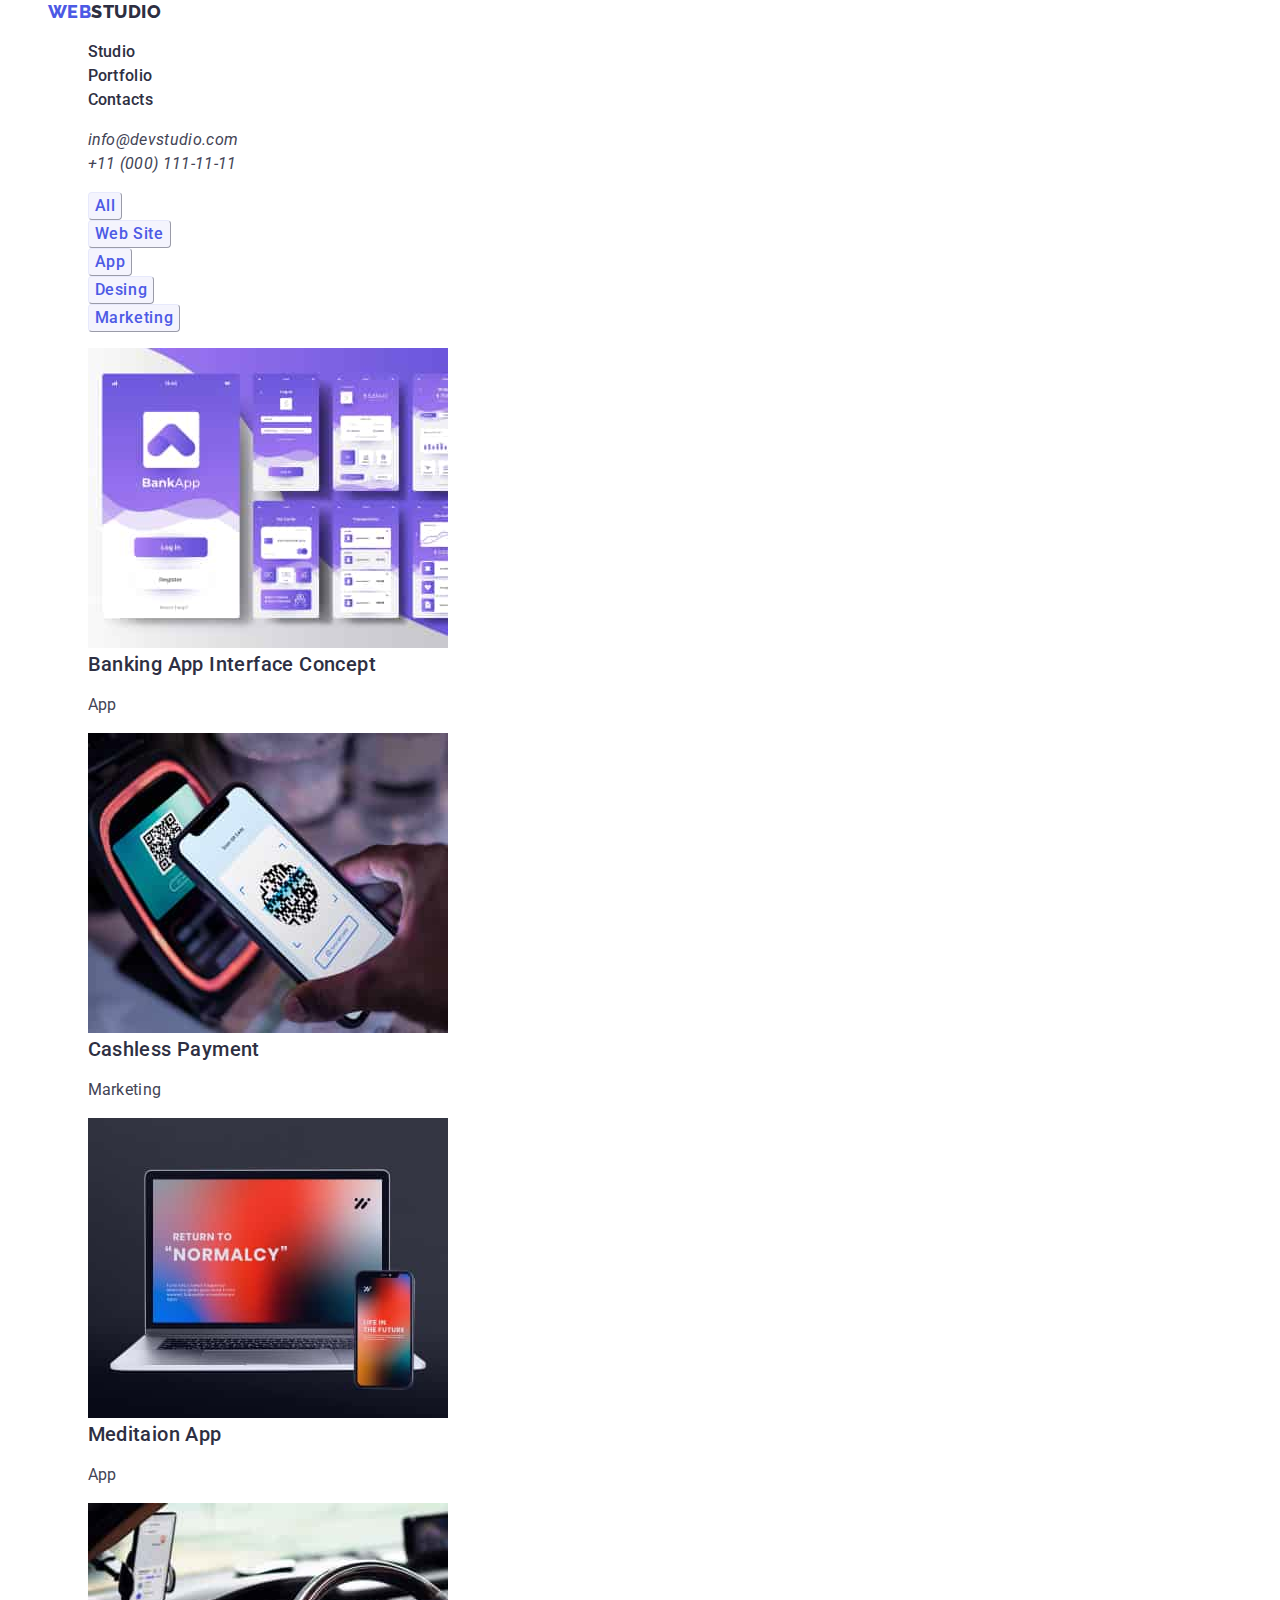
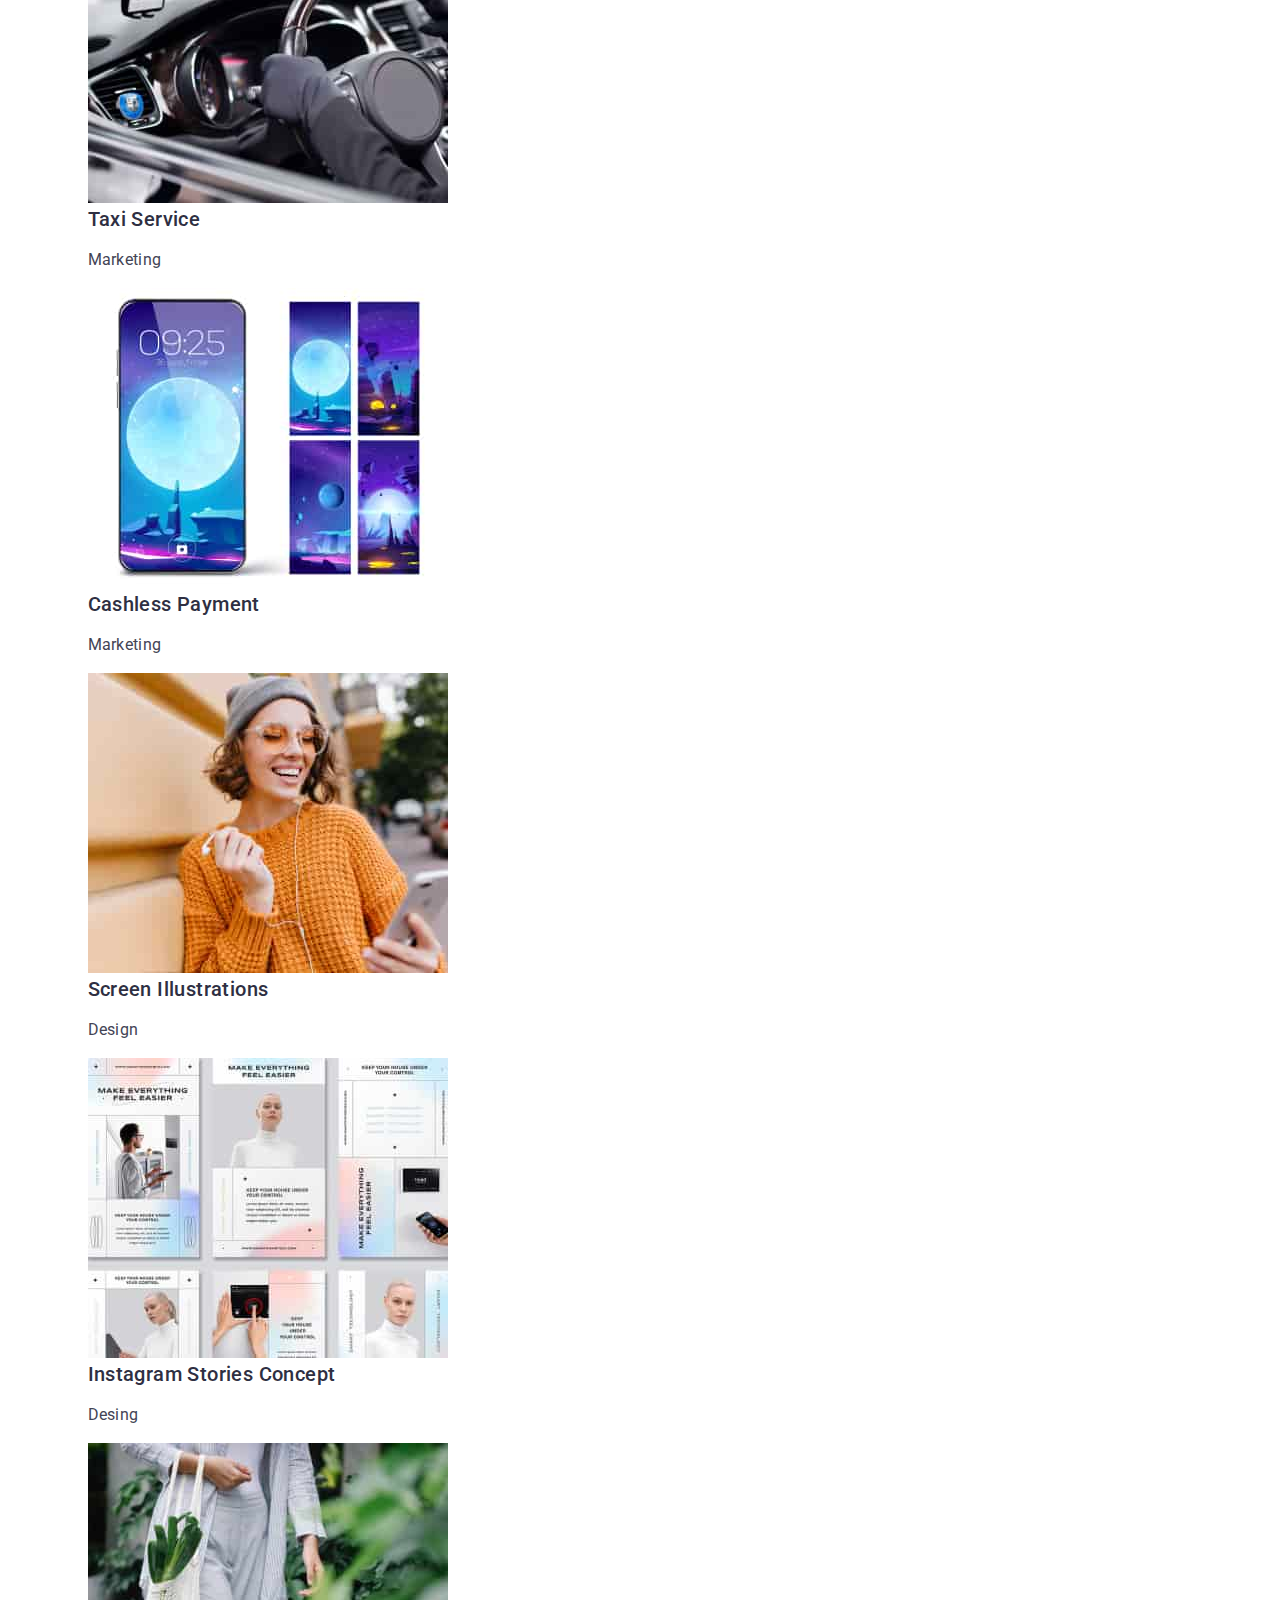
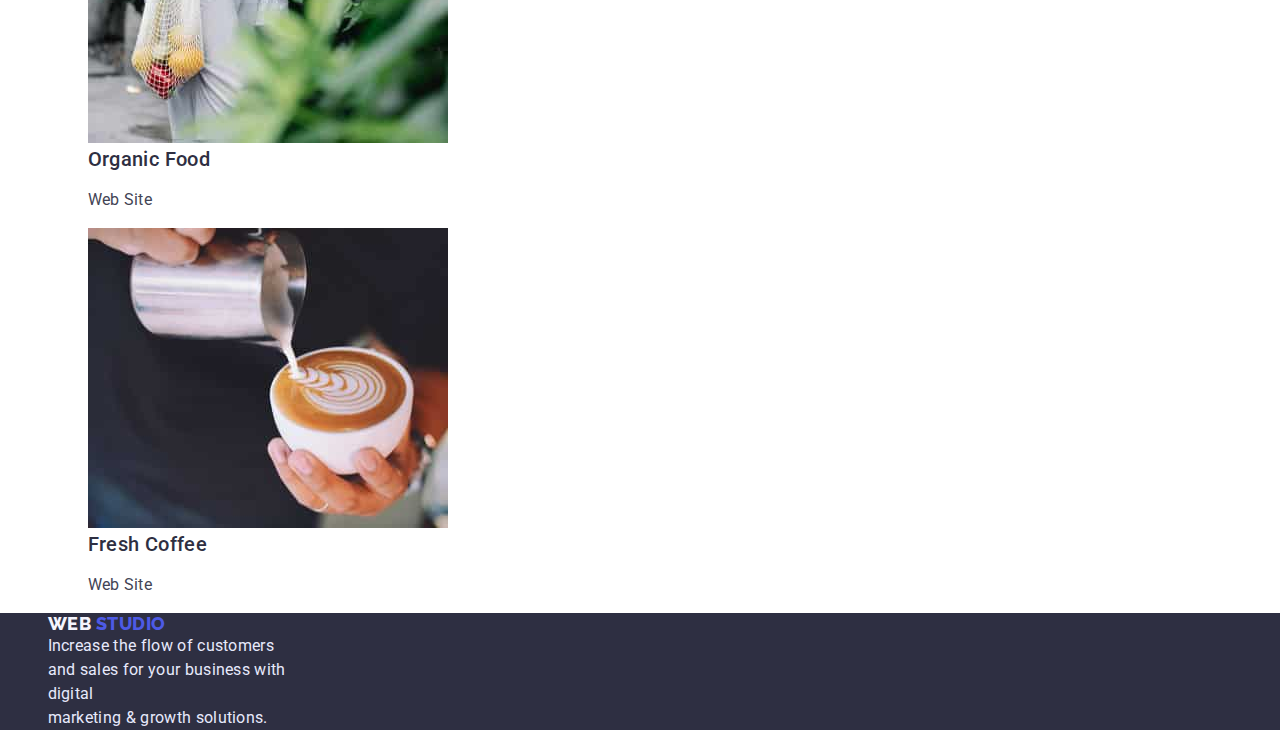
==== portfolio.html @ 588a2fd1 "goit-markup-hw-03" ====
<!DOCTYPE html>
<html lang="en">

<head>
    <meta charset="UTF-8">
    <meta http-equiv="X-UA-Compatible" content="IE=edge">
    <meta name="viewport" content="width=device-width, initial-scale=1.0">
    <link rel="stylesheet"
        href="https://cdnjs.cloudflare.com/ajax/libs/modern-normalize/1.0.0/modern-normalize.min.css">
    <link rel="preconnect" href="https://fonts.googleapis.com">
    <link rel="preconnect" href="https://fonts.gstatic.com" crossorigin>
    <link
        href="https://fonts.googleapis.com/css2?family=Raleway:wght@800&family=Roboto:ital,wght@0,500;0,700;0,900;1,400&display=swap"
        rel="stylesheet">
    <title>Portfolio</title>
    <link rel="stylesheet" href="./CSS/style.css">
</head>

<body>
    <header class="header">
        <div class="container">
            <nav>
                <a class="logo" href=" ./index.html"><span class="nameone">Web</span>Studio</a>
                <ul class="navilinks">
                    <li>
                        <a href="index.html">Studio</a>
                    </li>
                    <li>
                        <a href="portfolio.html">Portfolio</a>
                    </li>
                    <li>
                        <a href="">Contacts</a>
                    </li>

                </ul>
            </nav>
            <address>
                <ul class="address">
                    <li>
                        <a href="mailto:info@devstudio.com"> info@devstudio.com </a>
                    </li>
                    <li>
                        <a href="tel:+110001111111">+11 (000) 111-11-11</a>
                    </li>
                </ul>
            </address>
        </div>
    </header>
    <main>
        <section class="">
            <div class="container">
                <div class="rows">

                    <!-- <h1>Filters</h1> -->
                    <ul class="buttons">
                        <li> <button class="btn" type="button">All</button> </li>
                        <li> <button class="btn" type="button">Web Site</button> </li>
                        <li> <button class="btn" type="button">App</button> </li>
                        <li> <button class="btn" type="button">Desing</button> </li>
                        <li> <button class="btn" type="button">Marketing</button> </li>
                    </ul>
                    <ul>
                        <li>
                            <img src="./images/1.1.jpg" alt="banking" width="360">
                            <h2> Banking App Interface Concept </h2>
                            <p>
                                App
                            </p>
                        </li>
                        <li>
                            <img src="./images/1.2.jpg" alt="payment" width="360">
                            <h2> Cashless Payment </h2>
                            <p>
                                Marketing
                            </p>
                        </li>
                        <li>
                            <img src="./images/1.3.jpg" alt="laptop" width="360">
                            <h2>Meditaion App</h2>
                            <p>App</p>
                        </li>
                    </ul>
                    <ul>
                        <li>
                            <img src="./images/2.1.jpg" alt="taxi" width="360">
                            <h2> Taxi Service </h2>
                            <p>
                                Marketing
                            </p>
                        </li>
                        <li>
                            <img src="./images/2.2.jpg" alt="messenger" width="360">
                            <h2> Cashless Payment </h2>
                            <p>
                                Marketing
                            </p>
                        </li>
                        <li>
                            <img src="./images/2.3.jpg" alt="screen" width="360">
                            <h2>Screen Illustrations</h2>
                            <p>Design</p>
                        </li>
                    </ul>
                    <ul>
                        <li>
                            <img src="./images/3.1.jpg" alt="insta" width="360">
                            <h2>Instagram Stories Concept </h2>
                            <p>
                                Desing
                            </p>
                        </li>
                        <li>
                            <img src="./images/3.2.jpg" alt="food" width="360">
                            <h2> Organic Food </h2>
                            <p>
                                Web Site
                            </p>
                        </li>
                        <li>
                            <img src="./images/3.3.jpg" alt="coffe" width="360">
                            <h2>Fresh Coffee</h2>
                            <p>Web Site</p>
                        </li>
                    </ul>
                </div>
            </div>
        </section>
    </main>
    <footer class="foot">
        <div class="container">
            <a class="footer-logo" href=" ./index.html"><span class="footer-name"> Web </span>Studio</a>
            <p>Increase the flow of customers <br>and sales for your business with digital <br> marketing & growth
                solutions.</p>
        </div>
    </footer>
</body>

</html>
---- CSS/style.css ----
:root {
    --color-body: #ffff;
    --color-primery: #2E2F42;
    --color-secondary: #434455;
    --color-brand: #4D5AE5;
    --color-firstlight: #F4F4FD;
    --color-secondlight: #E7E9FC;
    --color-withlight: #ffff;
    --color-pressed: #404bbf;
}

body {
    font-family: Roboto, sans-serif;

    color: var(--color-primery)
}

p,
h1,
h2,
h3,
h4,
h5,
h6 {
    margin-top: 0;
}




.logo {
    font-family: Raleway, sans-serif;
    text-decoration: none;
    color: var(--color-primery);
    font-size: 18px;
    font-weight: 800;
    text-transform: uppercase;
    letter-spacing: 0.03em;
    line-height: 1.333;
}

.nameone {
    color: var(--color-brand);
}


.navilinks {
    color: var(--color-primery);
    font-size: 16px;
    font-weight: 500;
    line-height: 1.5;
    list-style: none;
    letter-spacing: 0.02em;

}


.navilinks a {
    color: var(--color-primery);
    text-decoration: none;
    font-size: 16px;
    line-height: 1.5;
    letter-spacing: 0.02em;


}

.navilinks a:hover {
    color: var(--color-brand);
}

.address li {

    list-style: none;
    text-decoration: none;

}

.address a {
    color: var(--color-secondary);
    font-size: 16px;
    text-decoration: none;
    line-height: 1.5;
    letter-spacing: 0.02em;
}

.address a:hover {
    color: var(--color-brand);
}

.section {
    padding: 120px 0;
}

/*HERO SECTION*/
.hero h1 {
    font-size: 56px;
    color: var(--color-withlight);
    width: 496px;
    line-height: 1.071;
    letter-spacing: 0.02em;
}

.container {
    max-width: 1185px;
    width: 100%;
    margin: 0 auto;

}

.hero {
    background-color: var(--color-secondary);


}


.orderbut {
    color: var(--color-withlight);
    background-color: var(--color-brand);
    cursor: pointer;
    border-radius: 4px;
    font-family: Roboto, sans-serif;
    font-size: 16px;
    line-height: 1.5;
    letter-spacing: 0.04em;

}

.orderbut:hover {
    background-color: var(--color-pressed);
}

.orderbut:focus {
    background-color: var(--color-pressed);
}

.title h3 {
    font-weight: 500;
    font-size: 20px;
    line-height: 1.2;
    letter-spacing: 0.02em;
    color: var(--color-primery);

}

.title p {
    font-size: 16px;
    line-height: 1.5;
    letter-spacing: 0.02em;
    color: var(--color-secondary);
}

.title li {
    list-style: none;
}


.photo h2 {
    font-size: 36px;
    line-height: 1.111;
    letter-spacing: 0.02em;
    color: var(--color-primery);
}

.photo li {
    list-style: none;
}

.team {
    background-color: var(--color-firstlight);

}

.team h2 {
    font-size: 36px;
    line-height: 1.111;
    letter-spacing: 0.02em;
    color: var(--color-primery);
}

.team h3 {
    font-weight: 500;
    font-size: 20px;
    line-height: 1.2;
    letter-spacing: 0.02em;
    color: var(--color-primery);
}

.team p {
    font-size: 16px;
    line-height: 1.5;
    letter-spacing: 0.02em;
    color: var(--color-secondary);
}

.team li {
    list-style: none;
    background-color: var(--color-withlight);
}

.foot {
    background-color: var(--color-primery);
}

.foot p {
    width: 266px;
    font-size: 16px;
    line-height: 1.5;
    letter-spacing: 0.02em;
    color: var(--color-secondlight);
}

.footer-logo {
    font-family: Raleway, sans-serif;
    text-decoration: none;
    color: var(--color-brand);
    font-size: 18px;
    font-weight: 800;
    text-transform: uppercase;
    letter-spacing: 0.03em;
    line-height: 1.174;
}

.footer-name {
    color: var(--color-firstlight);
    text-transform: uppercase;
    font-size: 18px;
    font-weight: 800;
    letter-spacing: 0.03em;
    line-height: 1.174;
}

.buttons li {
    list-style: none;
    font-family: system-ui, -apple-system, BlinkMacSystemFont, 'Segoe UI', Roboto, Oxygen, Ubuntu, Cantarell, 'Open Sans', 'Helvetica Neue', sans-serif;
}

.btn {
    font-size: 16px;
    font-weight: 500;
    background-color: var(--color-firstlight);
    border-radius: 4px;
    border-color: var(--color-secondlight);
    border-width: thin;
    cursor: pointer;
    font-family: roboto;
    color: var(--color-brand);
    list-style: none;
    line-height: 1.5;
    letter-spacing: 0.04em;

}

.btn:hover {
    background-color: var(--color-brand);
    color: var(--color-withlight);
}

.btn:focus {
    background-color: var(--color-brand);
    color: var(--color-withlight);
}


.rows li {
    list-style: none;
}

.rows h2 {
    font-weight: 500;
    font-size: 20px;
    line-height: 1.2;
    letter-spacing: 0.02em;
    color: var(--color-primery);
}

.rows p {
    font-size: 16px;
    line-height: 1.5;
    letter-spacing: 0.02em;
    color: var(--color-secondary);
}
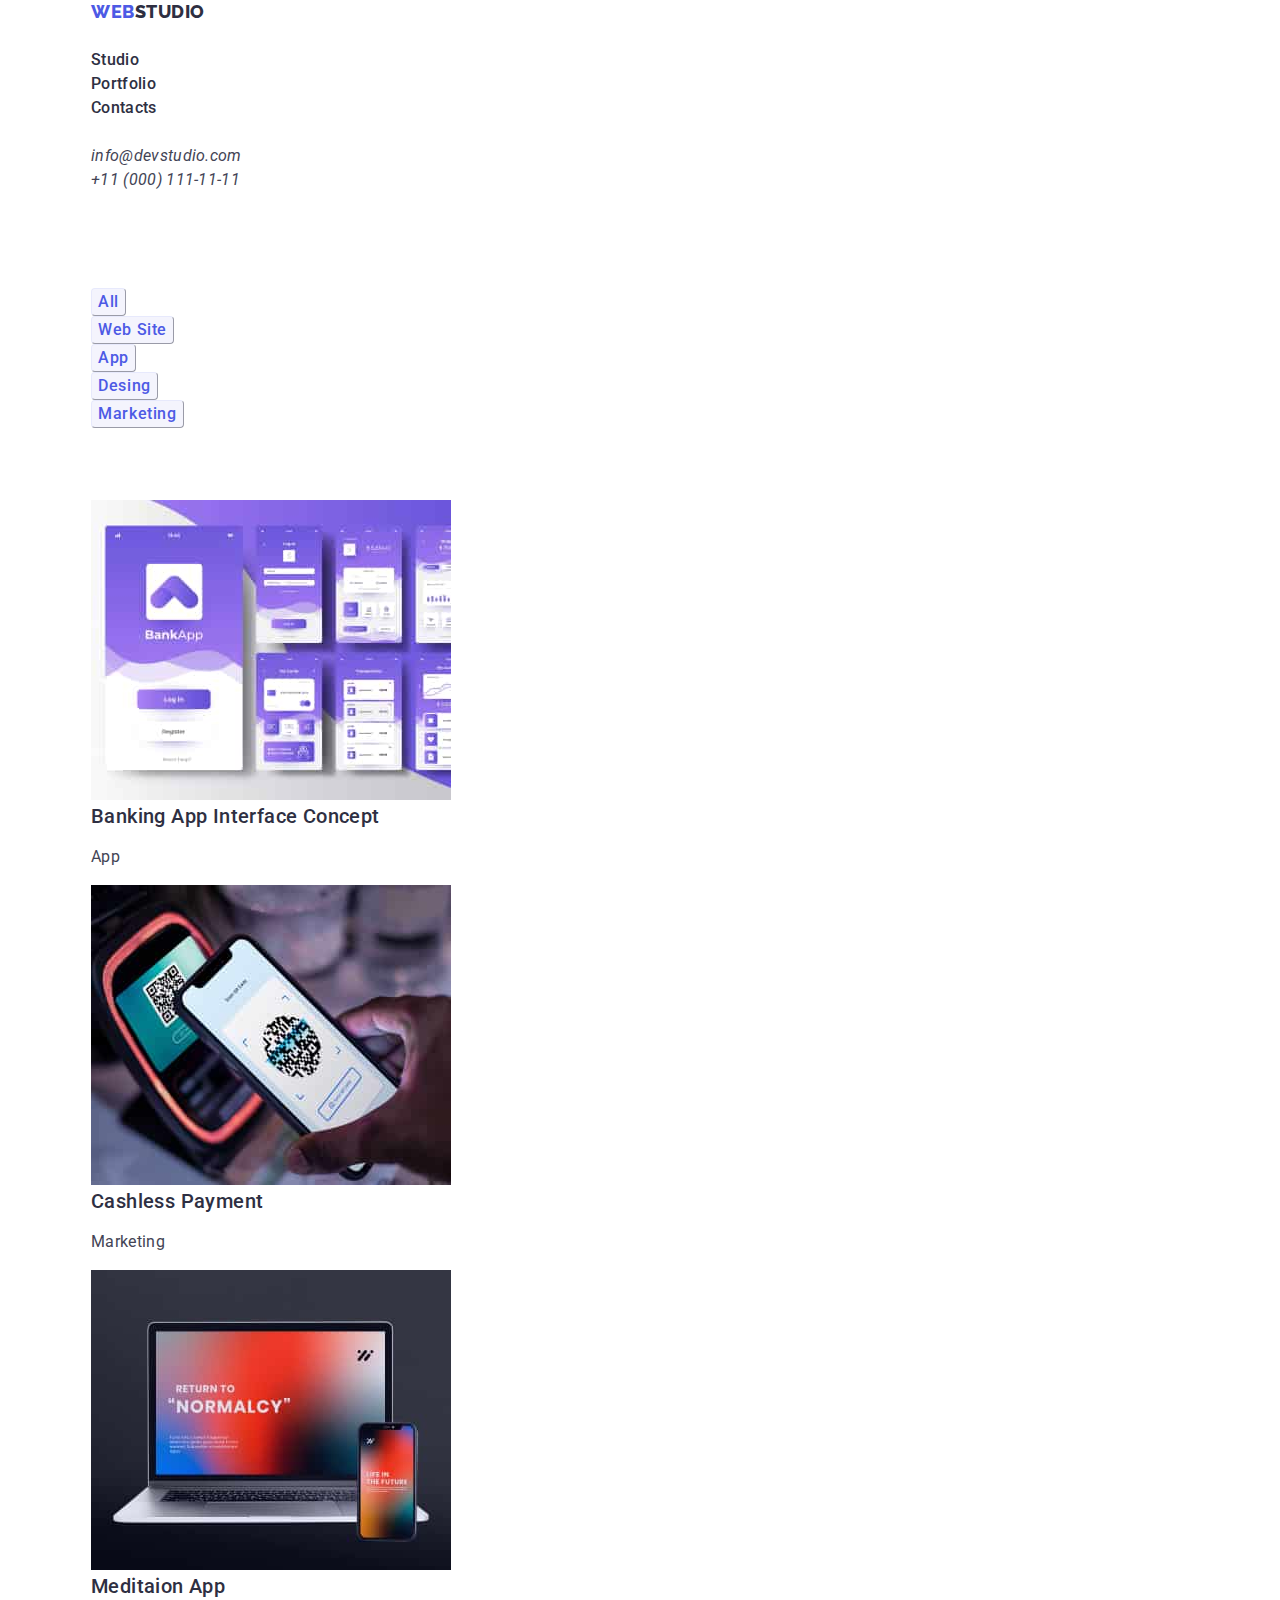
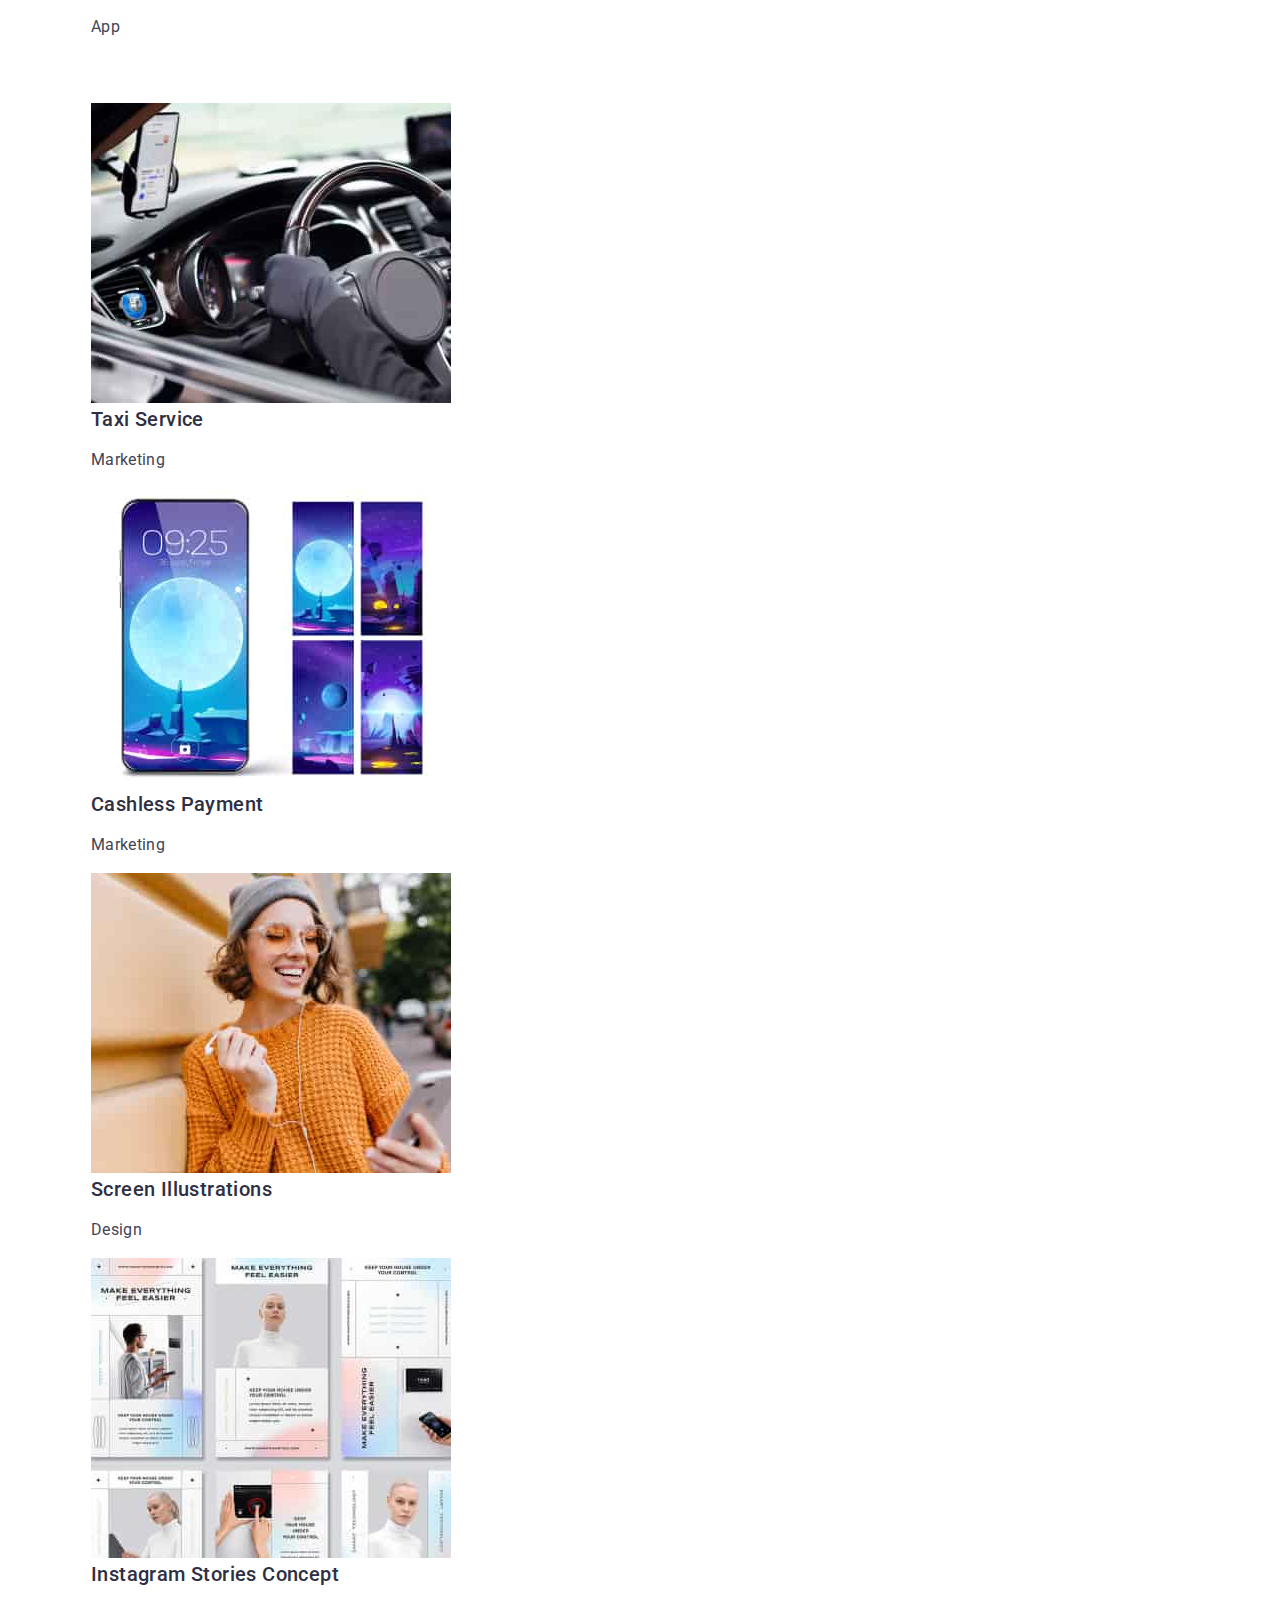
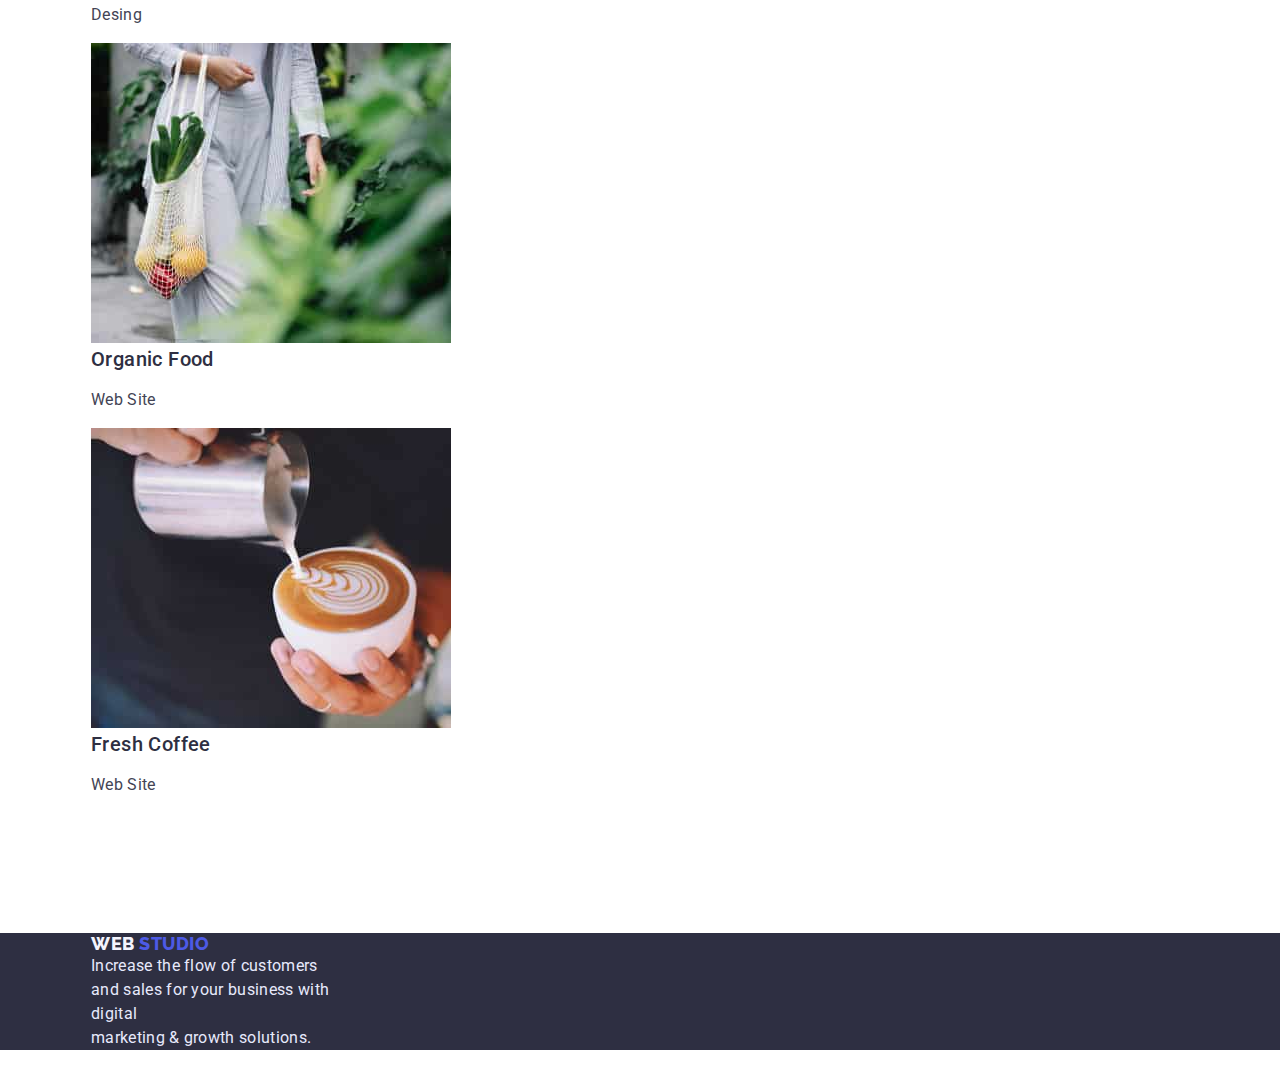
==== commit a185f84a: "goit-markup-hw-03" ====
--- a/portfolio.html
+++ b/portfolio.html
@@ -59,7 +59,7 @@
                         <li> <button class="btn" type="button">Desing</button> </li>
                         <li> <button class="btn" type="button">Marketing</button> </li>
                     </ul>
-                    <ul>
+                    <ul class="servises">
                         <li>
                             <img src="./images/1.1.jpg" alt="banking" width="360">
                             <h2> Banking App Interface Concept </h2>
--- a/CSS/style.css
+++ b/CSS/style.css
@@ -25,6 +25,18 @@
     margin-top: 0;
 }
 
+ul {
+    list-style: none;
+    margin: 0;
+    padding: 0;
+}
+
+li {
+    list-style: none;
+    margin: 0;
+    padding: 0;
+    text-decoration: none;
+}
 
 
 
@@ -51,6 +63,8 @@
     line-height: 1.5;
     list-style: none;
     letter-spacing: 0.02em;
+    padding-top: 24px;
+    padding-bottom: 24px;
 
 }
 
@@ -69,12 +83,6 @@
     color: var(--color-brand);
 }
 
-.address li {
-
-    list-style: none;
-    text-decoration: none;
-
-}
 
 .address a {
     color: var(--color-secondary);
@@ -99,18 +107,21 @@
     width: 496px;
     line-height: 1.071;
     letter-spacing: 0.02em;
+    text-align: center;
 }
 
 .container {
-    max-width: 1185px;
+    max-width: 1128px;
     width: 100%;
     margin: 0 auto;
+    padding: 0 15px;
 
 }
 
 .hero {
     background-color: var(--color-secondary);
-
+    padding-top: 188px;
+    padding-bottom: 188px;
 
 }
 
@@ -124,6 +135,8 @@
     font-size: 16px;
     line-height: 1.5;
     letter-spacing: 0.04em;
+    text-align: center;
+
 
 }
 
@@ -151,9 +164,6 @@
     color: var(--color-secondary);
 }
 
-.title li {
-    list-style: none;
-}
 
 
 .photo h2 {
@@ -163,9 +173,13 @@
     color: var(--color-primery);
 }
 
-.photo li {
-    list-style: none;
-}
+.photo-title {
+    display: flex;
+    gap: 24px;
+    align-items: center;
+    justify-content: center
+}
+
 
 .team {
     background-color: var(--color-firstlight);
@@ -177,6 +191,7 @@
     line-height: 1.111;
     letter-spacing: 0.02em;
     color: var(--color-primery);
+    text-align: center;
 }
 
 .team h3 {
@@ -185,6 +200,7 @@
     line-height: 1.2;
     letter-spacing: 0.02em;
     color: var(--color-primery);
+    text-align: center;
 }
 
 .team p {
@@ -192,11 +208,17 @@
     line-height: 1.5;
     letter-spacing: 0.02em;
     color: var(--color-secondary);
+    text-align: center;
 }
 
 .team li {
-    list-style: none;
     background-color: var(--color-withlight);
+
+}
+
+.team-container {
+    display: flex;
+
 }
 
 .foot {
@@ -232,8 +254,11 @@
 }
 
 .buttons li {
-    list-style: none;
-    font-family: system-ui, -apple-system, BlinkMacSystemFont, 'Segoe UI', Roboto, Oxygen, Ubuntu, Cantarell, 'Open Sans', 'Helvetica Neue', sans-serif;
+    font-family: Roboto, sans-serif;
+}
+
+.buttons {
+    padding-bottom: 72px;
 }
 
 .btn {
@@ -263,8 +288,9 @@
 }
 
 
-.rows li {
-    list-style: none;
+.rows {
+    padding-top: 96px;
+    padding-bottom: 120px;
 }
 
 .rows h2 {
@@ -280,4 +306,8 @@
     line-height: 1.5;
     letter-spacing: 0.02em;
     color: var(--color-secondary);
+}
+
+.servises {
+    padding-bottom: 48px;
 }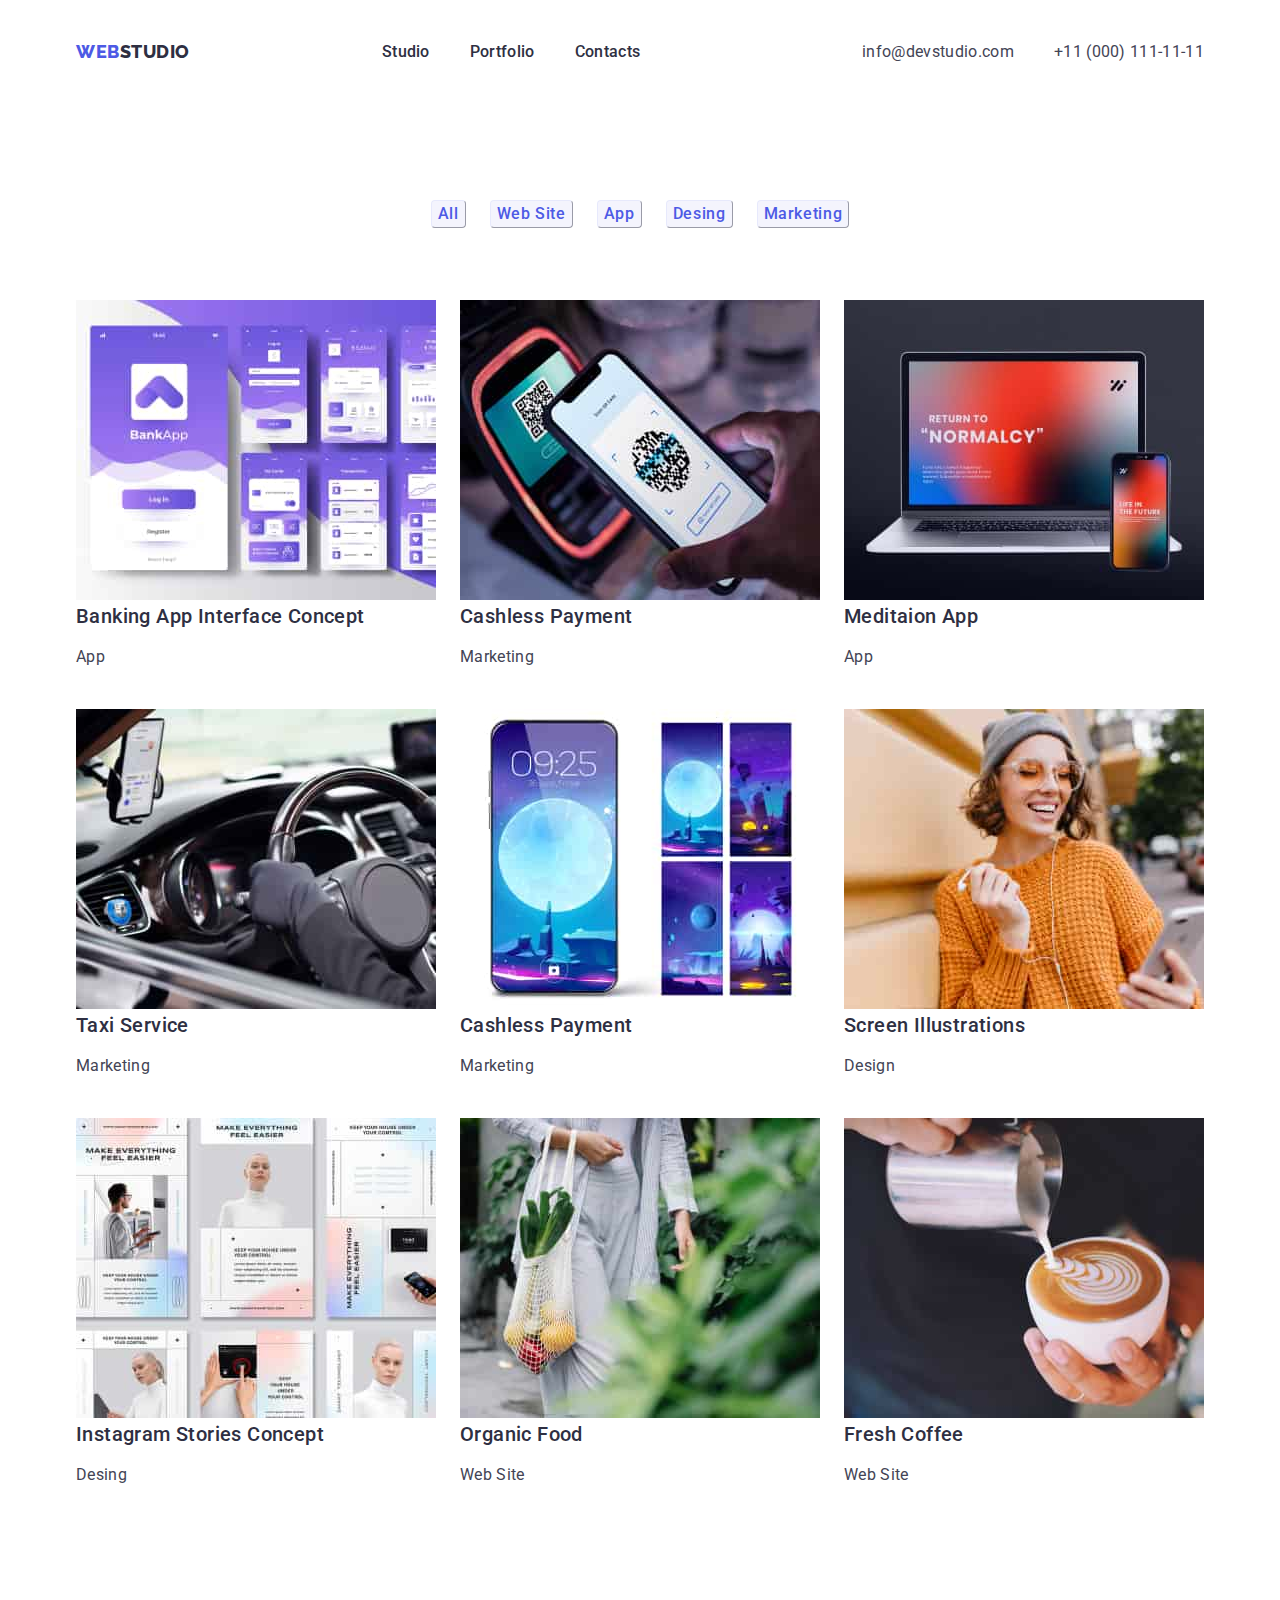
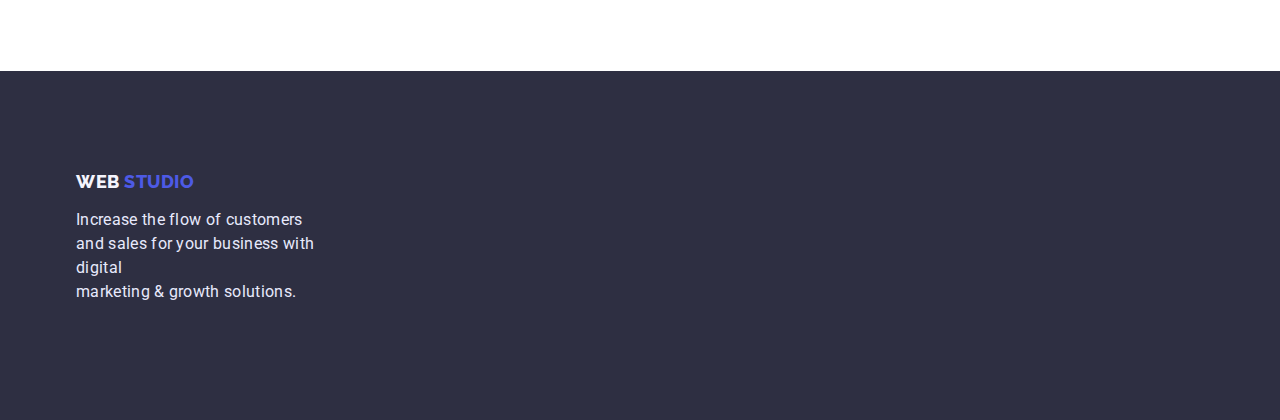
==== commit d0d0b788: "goit-markup-hw-03" ====
--- a/portfolio.html
+++ b/portfolio.html
@@ -19,31 +19,34 @@
 <body>
     <header class="header">
         <div class="container">
-            <nav>
-                <a class="logo" href=" ./index.html"><span class="nameone">Web</span>Studio</a>
-                <ul class="navilinks">
-                    <li>
-                        <a href="index.html">Studio</a>
-                    </li>
-                    <li>
-                        <a href="portfolio.html">Portfolio</a>
-                    </li>
-                    <li>
-                        <a href="">Contacts</a>
-                    </li>
+            <div class="header-container">
+                <nav class="header-nav">
+                    <a class="logo" href=" ./index.html"><span class="nameone">Web</span>Studio</a>
 
-                </ul>
-            </nav>
-            <address>
-                <ul class="address">
-                    <li>
-                        <a href="mailto:info@devstudio.com"> info@devstudio.com </a>
-                    </li>
-                    <li>
-                        <a href="tel:+110001111111">+11 (000) 111-11-11</a>
-                    </li>
-                </ul>
-            </address>
+                    <ul class="navilinks">
+                        <li>
+                            <a href="index.html">Studio</a>
+                        </li>
+                        <li>
+                            <a href="portfolio.html">Portfolio</a>
+                        </li>
+                        <li>
+                            <a href="">Contacts</a>
+                        </li>
+
+                    </ul>
+
+                    <ul class="address">
+                        <li>
+                            <a href="mailto:info@devstudio.com"> info@devstudio.com </a>
+                        </li>
+                        <li>
+                            <a href="tel:+110001111111">+11 (000) 111-11-11</a>
+                        </li>
+                    </ul>
+
+                </nav>
+            </div>
         </div>
     </header>
     <main>
@@ -60,66 +63,66 @@
                         <li> <button class="btn" type="button">Marketing</button> </li>
                     </ul>
                     <ul class="servises">
-                        <li>
+                        <li class="servises-photo">
                             <img src="./images/1.1.jpg" alt="banking" width="360">
-                            <h2> Banking App Interface Concept </h2>
-                            <p>
+                            <h2 class="servises-items"> Banking App Interface Concept </h2>
+                            <p class="servises-service">
                                 App
                             </p>
                         </li>
-                        <li>
+                        <li class="servises-photo">
                             <img src="./images/1.2.jpg" alt="payment" width="360">
-                            <h2> Cashless Payment </h2>
-                            <p>
+                            <h2 class="servises-items"> Cashless Payment </h2>
+                            <p class="servises-service">
                                 Marketing
                             </p>
                         </li>
-                        <li>
+                        <li class="servises-photo">
                             <img src="./images/1.3.jpg" alt="laptop" width="360">
-                            <h2>Meditaion App</h2>
-                            <p>App</p>
+                            <h2 class="servises-items">Meditaion App</h2>
+                            <p class="servises-service">App</p>
                         </li>
-                    </ul>
-                    <ul>
-                        <li>
+
+
+                        <li class="servises-photo">
                             <img src="./images/2.1.jpg" alt="taxi" width="360">
-                            <h2> Taxi Service </h2>
-                            <p>
+                            <h2 class="servises-items"> Taxi Service </h2>
+                            <p class="servises-service">
                                 Marketing
                             </p>
                         </li>
-                        <li>
+                        <li class="servises-photo">
                             <img src="./images/2.2.jpg" alt="messenger" width="360">
-                            <h2> Cashless Payment </h2>
-                            <p>
+                            <h2 class="servises-items"> Cashless Payment </h2>
+                            <p class="servises-service">
                                 Marketing
                             </p>
                         </li>
-                        <li>
+                        <li class="servises-photo">
                             <img src="./images/2.3.jpg" alt="screen" width="360">
-                            <h2>Screen Illustrations</h2>
-                            <p>Design</p>
+                            <h2 class="servises-items">Screen Illustrations</h2>
+                            <p class="servises-service">Design</p>
                         </li>
-                    </ul>
-                    <ul>
-                        <li>
+
+
+                        <li class="servises-photo">
                             <img src="./images/3.1.jpg" alt="insta" width="360">
-                            <h2>Instagram Stories Concept </h2>
-                            <p>
+                            <h2 class="servises-items">Instagram Stories Concept </h2>
+                            <p class="servises-service">
                                 Desing
                             </p>
                         </li>
-                        <li>
+                        <li class="servises-photo">
                             <img src="./images/3.2.jpg" alt="food" width="360">
-                            <h2> Organic Food </h2>
-                            <p>
+                            <h2 class="servises-items"> Organic Food </h2>
+                            <p class="servises-service">
                                 Web Site
                             </p>
                         </li>
-                        <li>
+                        <li class="servises-photo">
                             <img src="./images/3.3.jpg" alt="coffe" width="360">
-                            <h2>Fresh Coffee</h2>
-                            <p>Web Site</p>
+                            <h2 class="servises-items">Fresh Coffee</h2>
+                            <p class="servises-service">Web Site</p>
                         </li>
                     </ul>
                 </div>
@@ -129,7 +132,8 @@
     <footer class="foot">
         <div class="container">
             <a class="footer-logo" href=" ./index.html"><span class="footer-name"> Web </span>Studio</a>
-            <p>Increase the flow of customers <br>and sales for your business with digital <br> marketing & growth
+            <p class="foter-item">Increase the flow of customers <br>and sales for your business with digital <br>
+                marketing & growth
                 solutions.</p>
         </div>
     </footer>
--- a/CSS/style.css
+++ b/CSS/style.css
@@ -7,6 +7,7 @@
     --color-secondlight: #E7E9FC;
     --color-withlight: #ffff;
     --color-pressed: #404bbf;
+    --color-border: #E7E9FC;
 }
 
 body {
@@ -38,7 +39,19 @@
     text-decoration: none;
 }
 
-
+.section {
+    padding: 120px 0;
+}
+
+.container {
+    max-width: 1158px;
+    width: 100%;
+    margin: 0 auto;
+    padding: 0 15px;
+
+}
+
+/*header*/
 
 .logo {
     font-family: Raleway, sans-serif;
@@ -49,6 +62,7 @@
     text-transform: uppercase;
     letter-spacing: 0.03em;
     line-height: 1.333;
+    margin-right: 76px;
 }
 
 .nameone {
@@ -56,17 +70,20 @@
 }
 
 
+
 .navilinks {
     color: var(--color-primery);
     font-size: 16px;
     font-weight: 500;
     line-height: 1.5;
-    list-style: none;
-    letter-spacing: 0.02em;
-    padding-top: 24px;
-    padding-bottom: 24px;
-
-}
+    letter-spacing: 0.02em;
+    padding: 40px;
+    display: flex;
+    align-items: center;
+    flex-grow: 1;
+    gap: 40px;
+}
+
 
 
 .navilinks a {
@@ -83,6 +100,12 @@
     color: var(--color-brand);
 }
 
+.address {
+    display: flex;
+    align-items: center;
+    gap: 40px;
+}
+
 
 .address a {
     color: var(--color-secondary);
@@ -96,32 +119,38 @@
     color: var(--color-brand);
 }
 
-.section {
-    padding: 120px 0;
-}
-
-/*HERO SECTION*/
-.hero h1 {
+
+.header.container {
+    display: flex;
+    align-items: center;
+    gap: 40px;
+}
+
+.header-nav {
+    display: flex;
+    align-items: center;
+    gap: 76px;
+}
+
+/*hero section*/
+
+.hero-title {
     font-size: 56px;
     color: var(--color-withlight);
     width: 496px;
     line-height: 1.071;
     letter-spacing: 0.02em;
     text-align: center;
-}
-
-.container {
-    max-width: 1128px;
-    width: 100%;
     margin: 0 auto;
-    padding: 0 15px;
-
-}
+    padding-bottom: 48px;
+}
+
 
 .hero {
     background-color: var(--color-secondary);
     padding-top: 188px;
     padding-bottom: 188px;
+    text-align: center;
 
 }
 
@@ -148,6 +177,8 @@
     background-color: var(--color-pressed);
 }
 
+/*main title section*/
+
 .title h3 {
     font-weight: 500;
     font-size: 20px;
@@ -164,13 +195,20 @@
     color: var(--color-secondary);
 }
 
-
+.title-container {
+    display: flex;
+    gap: 24px;
+}
+
+
+/*photo section*/
 
 .photo h2 {
     font-size: 36px;
     line-height: 1.111;
     letter-spacing: 0.02em;
     color: var(--color-primery);
+    text-align: center;
 }
 
 .photo-title {
@@ -180,6 +218,13 @@
     justify-content: center
 }
 
+.image-title {
+    flex-basis: calc((100%-2*24px)/3);
+
+
+}
+
+/*team section*/
 
 .team {
     background-color: var(--color-firstlight);
@@ -190,7 +235,6 @@
     font-size: 36px;
     line-height: 1.111;
     letter-spacing: 0.02em;
-    color: var(--color-primery);
     text-align: center;
 }
 
@@ -216,14 +260,35 @@
 
 }
 
-.team-container {
-    display: flex;
-
-}
+
+
+.team-class {
+    display: flex;
+    gap: 24px;
+    justify-content: center;
+
+}
+
+
+
+.team-photo {
+    flex-basis: calc((100%-3*24px)/4);
+    border: solid 1px var(--color-border);
+    border-radius: 0px 0px 4px 4px
+}
+
+/*footer section*/
 
 .foot {
     background-color: var(--color-primery);
-}
+    padding-top: 100px;
+    padding-bottom: 100px;
+}
+
+.foter-item {
+    padding-top: 16px;
+}
+
 
 .foot p {
     width: 266px;
@@ -242,6 +307,7 @@
     text-transform: uppercase;
     letter-spacing: 0.03em;
     line-height: 1.174;
+
 }
 
 .footer-name {
@@ -253,12 +319,17 @@
     line-height: 1.174;
 }
 
+/*section buttons rows*/
+
 .buttons li {
     font-family: Roboto, sans-serif;
 }
 
 .buttons {
     padding-bottom: 72px;
+    display: flex;
+    gap: 24px;
+    justify-content: center;
 }
 
 .btn {
@@ -308,6 +379,25 @@
     color: var(--color-secondary);
 }
 
+/*servises section*/
+
 .servises {
     padding-bottom: 48px;
+    display: flex;
+    gap: 24px;
+    flex-wrap: wrap;
+}
+
+.servises-photo {
+    flex-basis: calc((100%-2*24px)/3);
+    text-align: center;
+}
+
+.servises-items {
+    text-align: left;
+
+}
+
+.servises-service {
+    text-align: left;
 }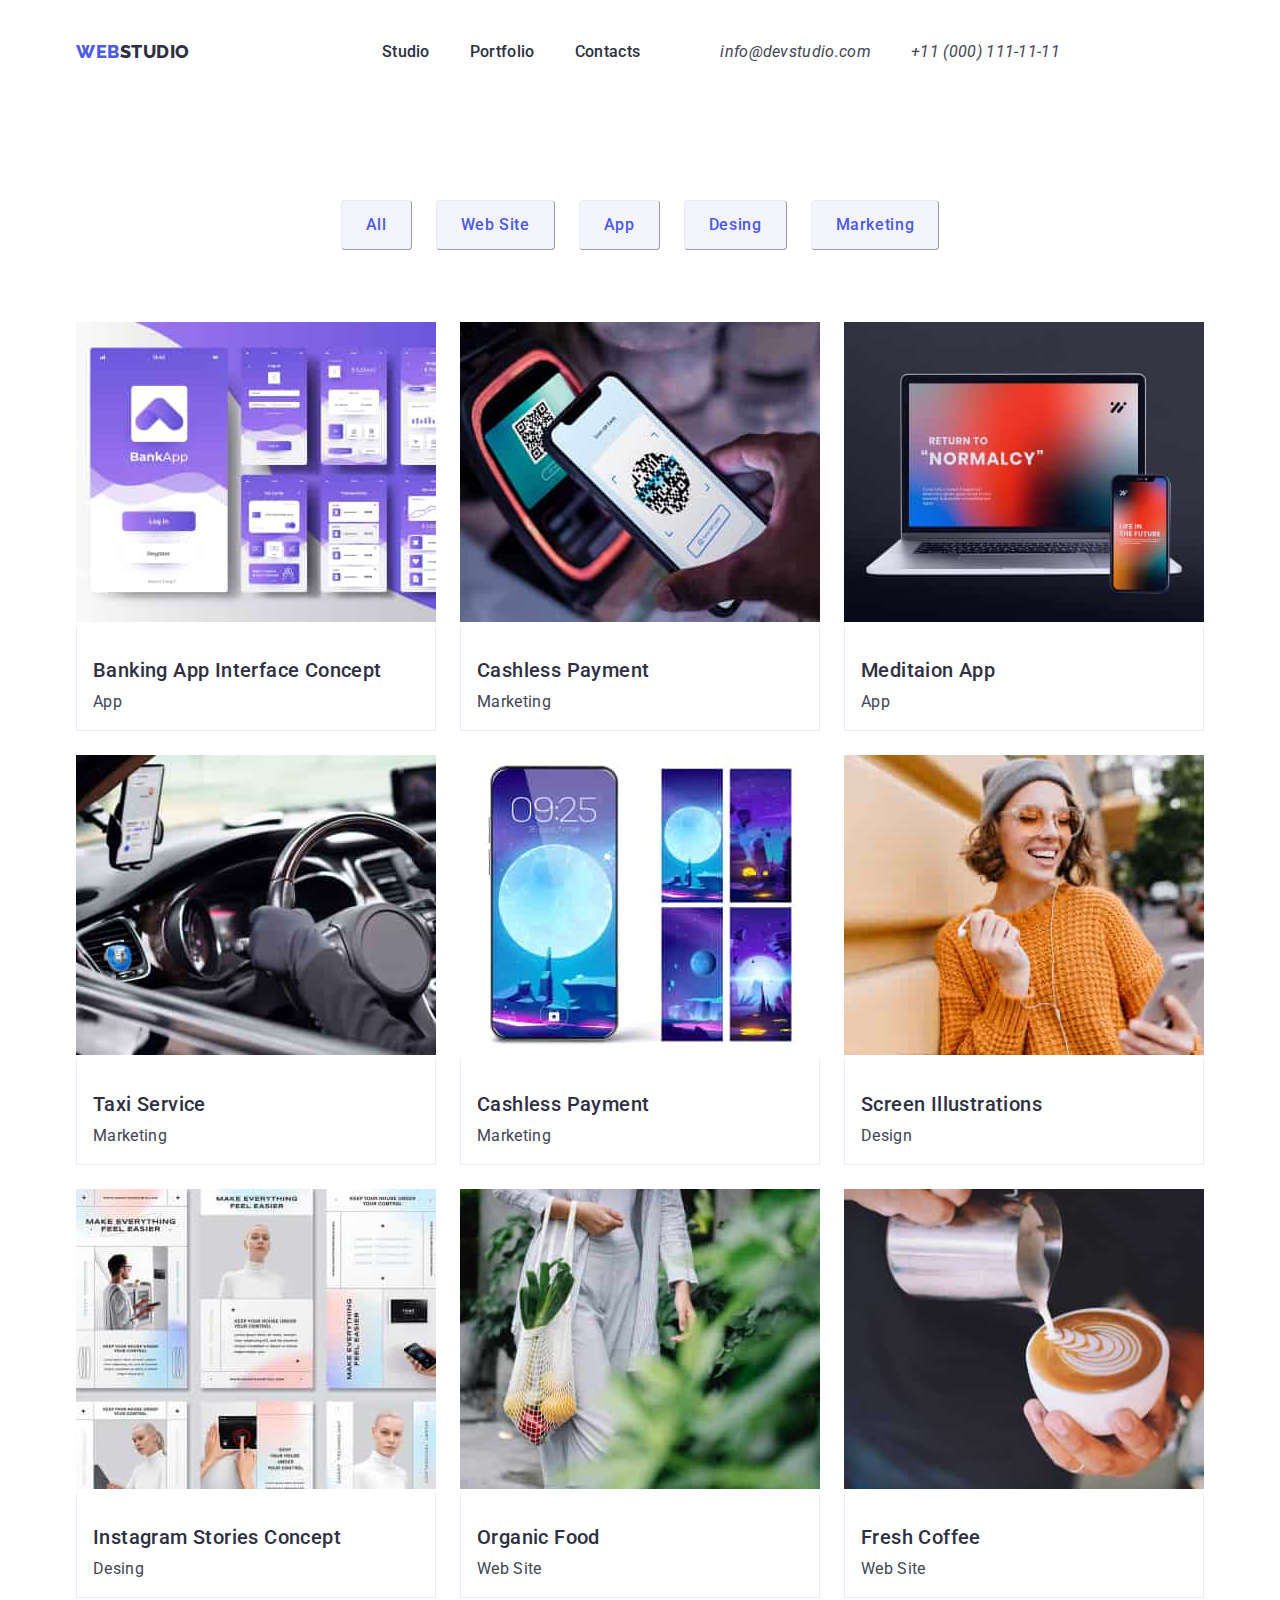
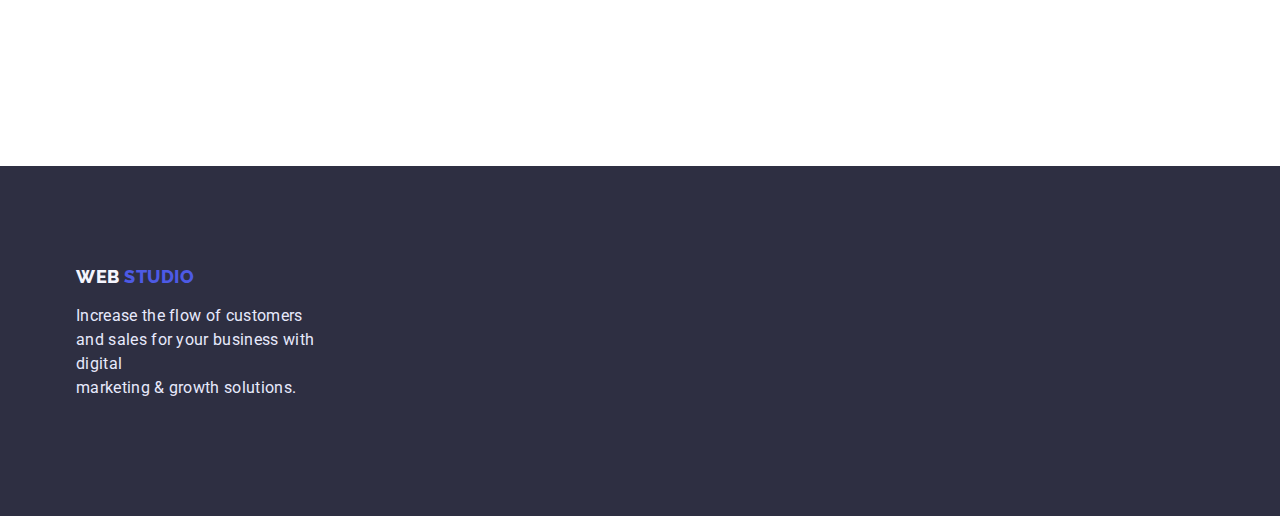
==== commit 81ba563a: "goit-markup-hw-03" ====
--- a/portfolio.html
+++ b/portfolio.html
@@ -35,7 +35,8 @@
                         </li>
 
                     </ul>
-
+                </nav>
+                <address>
                     <ul class="address">
                         <li>
                             <a href="mailto:info@devstudio.com"> info@devstudio.com </a>
@@ -45,87 +46,103 @@
                         </li>
                     </ul>
 
-                </nav>
+                </address>
             </div>
         </div>
     </header>
     <main>
-        <section class="">
+        <section class="section-rows">
             <div class="container">
-                <div class="rows">
 
-                    <!-- <h1>Filters</h1> -->
-                    <ul class="buttons">
-                        <li> <button class="btn" type="button">All</button> </li>
-                        <li> <button class="btn" type="button">Web Site</button> </li>
-                        <li> <button class="btn" type="button">App</button> </li>
-                        <li> <button class="btn" type="button">Desing</button> </li>
-                        <li> <button class="btn" type="button">Marketing</button> </li>
-                    </ul>
-                    <ul class="servises">
-                        <li class="servises-photo">
-                            <img src="./images/1.1.jpg" alt="banking" width="360">
-                            <h2 class="servises-items"> Banking App Interface Concept </h2>
-                            <p class="servises-service">
+
+                <!-- <h1>Filters</h1> -->
+                <ul class="buttons">
+                    <li> <button class="btn" type="button">All</button> </li>
+                    <li> <button class="btn" type="button">Web Site</button> </li>
+                    <li> <button class="btn" type="button">App</button> </li>
+                    <li> <button class="btn" type="button">Desing</button> </li>
+                    <li> <button class="btn" type="button">Marketing</button> </li>
+                </ul>
+                <ul class="servises">
+                    <li class="servises-photo">
+                        <img src="./images/1.1.jpg" alt="banking" width="360">
+                        <div class="servises-items">
+                            <h2> Banking App Interface Concept </h2>
+                            <p>
                                 App
                             </p>
-                        </li>
-                        <li class="servises-photo">
-                            <img src="./images/1.2.jpg" alt="payment" width="360">
-                            <h2 class="servises-items"> Cashless Payment </h2>
-                            <p class="servises-service">
+                        </div>
+                    </li>
+                    <li class="servises-photo">
+                        <img src="./images/1.2.jpg" alt="payment" width="360">
+                        <div class="servises-items">
+                            <h2> Cashless Payment </h2>
+                            <p>
                                 Marketing
                             </p>
-                        </li>
-                        <li class="servises-photo">
-                            <img src="./images/1.3.jpg" alt="laptop" width="360">
-                            <h2 class="servises-items">Meditaion App</h2>
-                            <p class="servises-service">App</p>
-                        </li>
+                        </div>
+                    </li>
+                    <li class="servises-photo">
+                        <img src="./images/1.3.jpg" alt="laptop" width="360">
+                        <div class="servises-items">
+                            <h2>Meditaion App</h2>
+                            <p>App</p>
+                        </div>
+                    </li>
 
 
-                        <li class="servises-photo">
-                            <img src="./images/2.1.jpg" alt="taxi" width="360">
-                            <h2 class="servises-items"> Taxi Service </h2>
-                            <p class="servises-service">
+                    <li class="servises-photo">
+                        <img src="./images/2.1.jpg" alt="taxi" width="360">
+                        <div class="servises-items">
+                            <h2> Taxi Service </h2>
+                            <p>
                                 Marketing
                             </p>
-                        </li>
-                        <li class="servises-photo">
-                            <img src="./images/2.2.jpg" alt="messenger" width="360">
-                            <h2 class="servises-items"> Cashless Payment </h2>
-                            <p class="servises-service">
+                        </div>
+                    </li>
+                    <li class="servises-photo">
+                        <img src="./images/2.2.jpg" alt="messenger" width="360">
+                        <div class="servises-items">
+                            <h2> Cashless Payment </h2>
+                            <p>
                                 Marketing
                             </p>
-                        </li>
-                        <li class="servises-photo">
-                            <img src="./images/2.3.jpg" alt="screen" width="360">
-                            <h2 class="servises-items">Screen Illustrations</h2>
-                            <p class="servises-service">Design</p>
-                        </li>
+                        </div>
+                    </li>
+                    <li class="servises-photo">
+                        <img src="./images/2.3.jpg" alt="screen" width="360">
+                        <div class="servises-items">
+                            <h2>Screen Illustrations</h2>
+                            <p>Design</p>
+                        </div>
+                    </li>
 
 
-                        <li class="servises-photo">
-                            <img src="./images/3.1.jpg" alt="insta" width="360">
-                            <h2 class="servises-items">Instagram Stories Concept </h2>
-                            <p class="servises-service">
+                    <li class="servises-photo">
+                        <img src="./images/3.1.jpg" alt="insta" width="360">
+                        <div class="servises-items">
+                            <h2>Instagram Stories Concept </h2>
+                            <p>
                                 Desing
                             </p>
-                        </li>
-                        <li class="servises-photo">
-                            <img src="./images/3.2.jpg" alt="food" width="360">
-                            <h2 class="servises-items"> Organic Food </h2>
-                            <p class="servises-service">
+                        </div>
+                    </li>
+                    <li class="servises-photo">
+                        <img src="./images/3.2.jpg" alt="food" width="360">
+                        <div class="servises-items">
+                            <h2> Organic Food </h2>
+                            <p>
                                 Web Site
                             </p>
-                        </li>
-                        <li class="servises-photo">
-                            <img src="./images/3.3.jpg" alt="coffe" width="360">
-                            <h2 class="servises-items">Fresh Coffee</h2>
-                            <p class="servises-service">Web Site</p>
-                        </li>
-                    </ul>
-                </div>
+                    </li>
+                    <li class="servises-photo">
+                        <img src="./images/3.3.jpg" alt="coffe" width="360">
+                        <div class="servises-items">
+                            <h2>Fresh Coffee</h2>
+                            <p>Web Site</p>
+                        </div>
+                    </li>
+                </ul>
             </div>
         </section>
     </main>
--- a/CSS/style.css
+++ b/CSS/style.css
@@ -43,6 +43,10 @@
     padding: 120px 0;
 }
 
+.section-team {
+    padding: 120px 0;
+}
+
 .container {
     max-width: 1158px;
     width: 100%;
@@ -120,7 +124,7 @@
 }
 
 
-.header.container {
+.header-container {
     display: flex;
     align-items: center;
     gap: 40px;
@@ -165,6 +169,7 @@
     line-height: 1.5;
     letter-spacing: 0.04em;
     text-align: center;
+    padding: 16px 32px;
 
 
 }
@@ -226,16 +231,18 @@
 
 /*team section*/
 
+/*
 .team {
     background-color: var(--color-firstlight);
 
-}
-
-.team h2 {
+} */
+
+.our-team {
     font-size: 36px;
     line-height: 1.111;
     letter-spacing: 0.02em;
     text-align: center;
+
 }
 
 .team h3 {
@@ -255,10 +262,6 @@
     text-align: center;
 }
 
-.team li {
-    background-color: var(--color-withlight);
-
-}
 
 
 
@@ -273,8 +276,11 @@
 
 .team-photo {
     flex-basis: calc((100%-3*24px)/4);
-    border: solid 1px var(--color-border);
     border-radius: 0px 0px 4px 4px
+}
+
+.section-team {
+    background-color: var(--color-firstlight);
 }
 
 /*footer section*/
@@ -326,10 +332,10 @@
 }
 
 .buttons {
-    padding-bottom: 72px;
     display: flex;
     gap: 24px;
     justify-content: center;
+
 }
 
 .btn {
@@ -345,6 +351,7 @@
     list-style: none;
     line-height: 1.5;
     letter-spacing: 0.04em;
+    padding: 12px 24px;
 
 }
 
@@ -359,20 +366,22 @@
 }
 
 
-.rows {
+.section-rows {
     padding-top: 96px;
     padding-bottom: 120px;
 }
 
-.rows h2 {
+.section-rows h2 {
     font-weight: 500;
     font-size: 20px;
     line-height: 1.2;
     letter-spacing: 0.02em;
     color: var(--color-primery);
-}
-
-.rows p {
+    padding-bottom: 8px;
+    margin: 0;
+}
+
+.section-rows p {
     font-size: 16px;
     line-height: 1.5;
     letter-spacing: 0.02em;
@@ -382,7 +391,8 @@
 /*servises section*/
 
 .servises {
-    padding-bottom: 48px;
+    margin-bottom: 48px;
+    margin-top: 72px;
     display: flex;
     gap: 24px;
     flex-wrap: wrap;
@@ -395,9 +405,9 @@
 
 .servises-items {
     text-align: left;
-
-}
-
-.servises-service {
-    text-align: left;
+    border-left: 1px solid var(--color-border);
+    border-right: 1px solid var(--color-border);
+    border-bottom: 1px solid var(--color-border);
+    padding: 32px 0 0 16px;
+
 }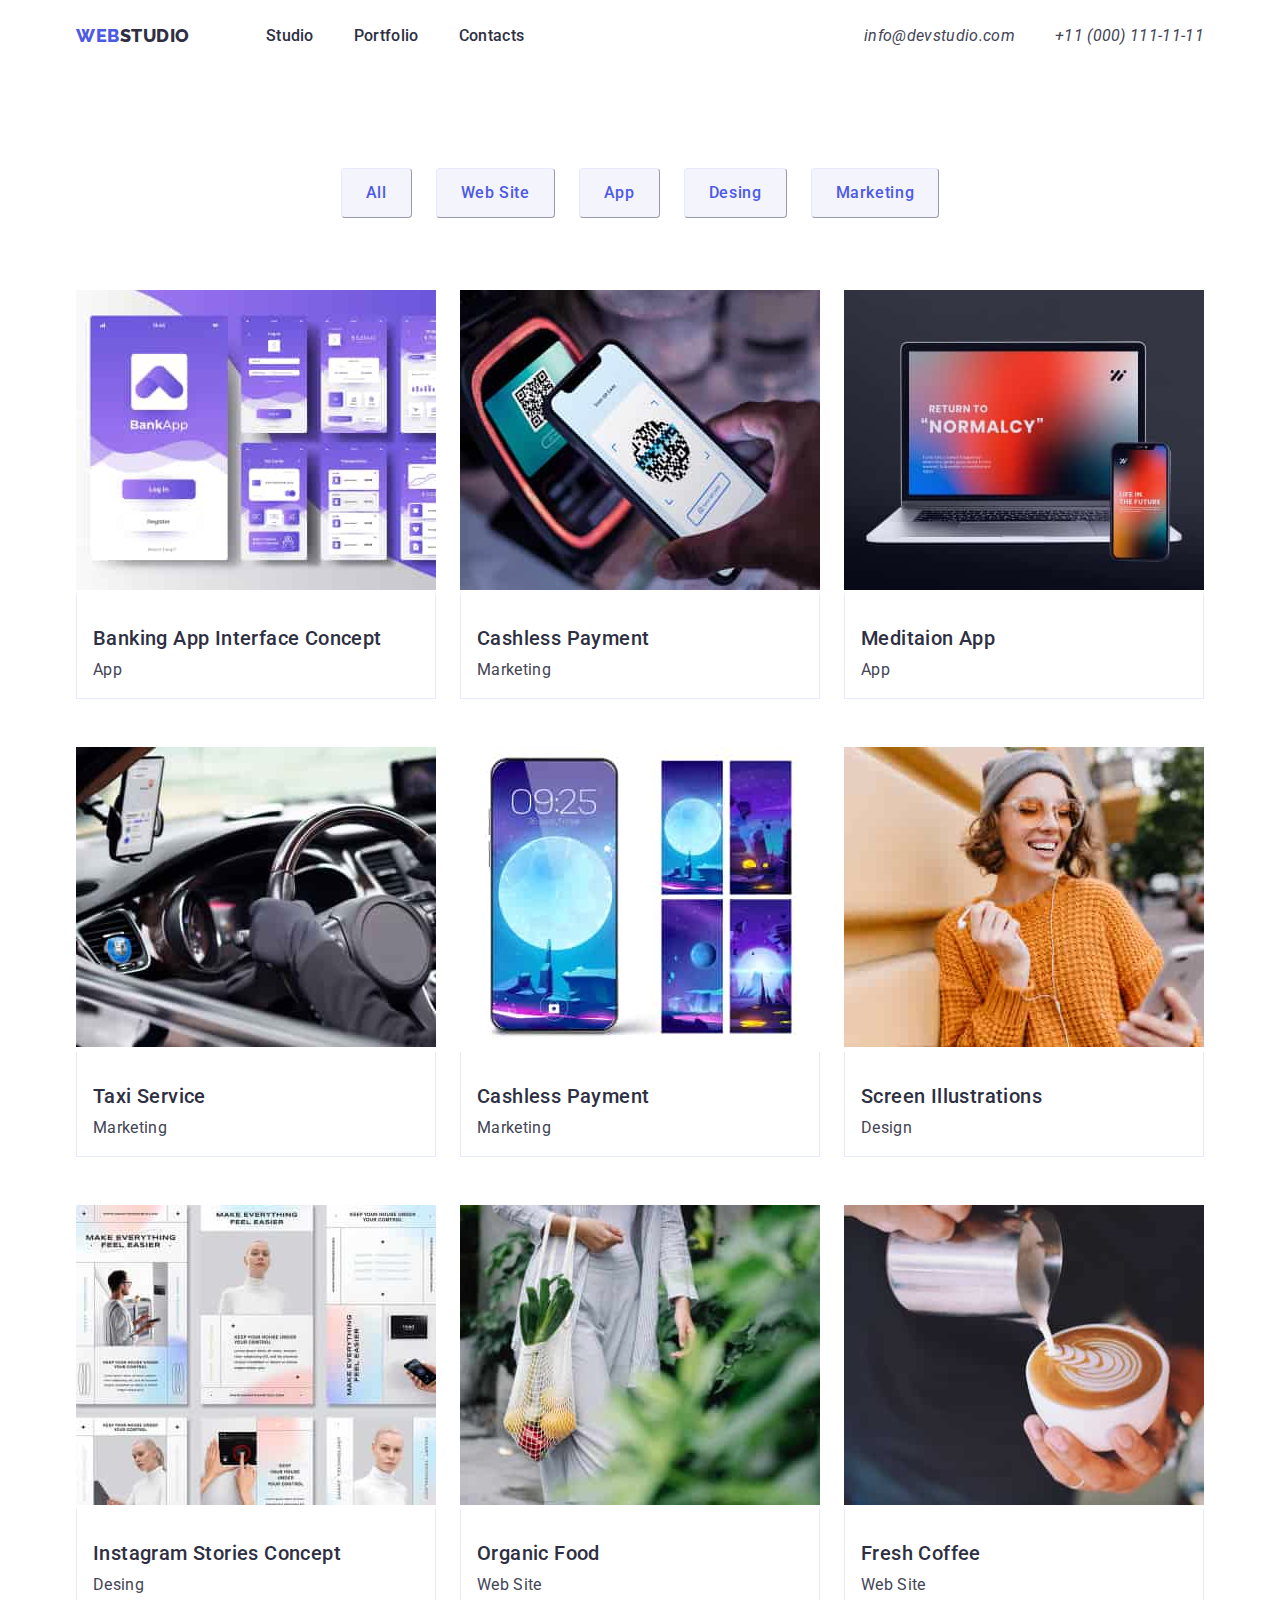
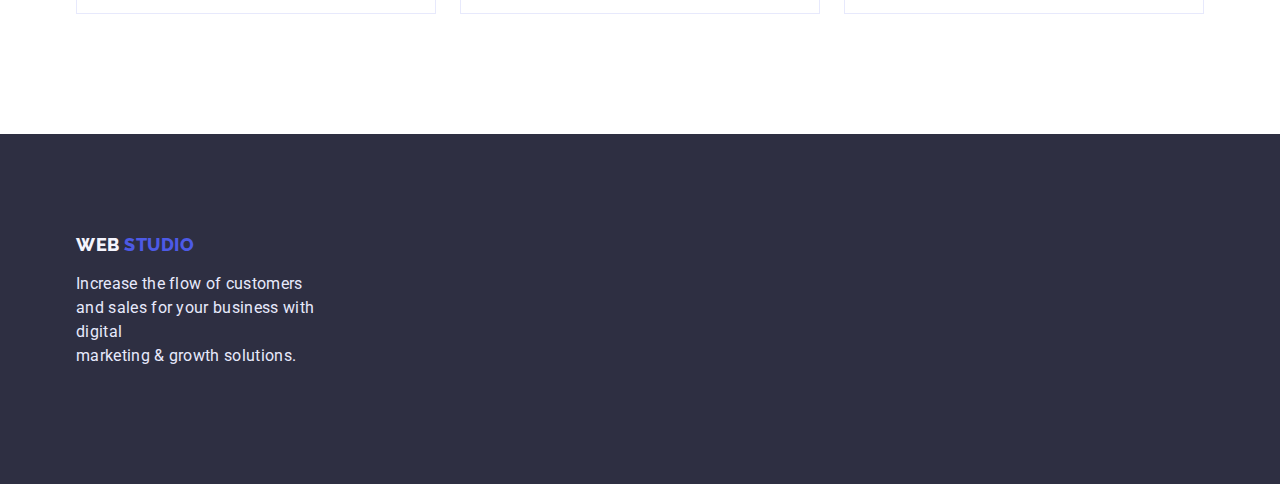
==== commit ccda2685: "goit-markup-hw-03" ====
--- a/portfolio.html
+++ b/portfolio.html
@@ -31,7 +31,7 @@
                             <a href="portfolio.html">Portfolio</a>
                         </li>
                         <li>
-                            <a href="">Contacts</a>
+                            <a class="contact-link" href="">Contacts</a>
                         </li>
 
                     </ul>
--- a/CSS/style.css
+++ b/CSS/style.css
@@ -27,17 +27,18 @@
 }
 
 ul {
+    text-decoration: none;
     list-style: none;
     margin: 0;
     padding: 0;
 }
 
-li {
+/* li { 
     list-style: none;
     margin: 0;
     padding: 0;
     text-decoration: none;
-}
+}*/
 
 .section {
     padding: 120px 0;
@@ -66,7 +67,7 @@
     text-transform: uppercase;
     letter-spacing: 0.03em;
     line-height: 1.333;
-    margin-right: 76px;
+
 }
 
 .nameone {
@@ -81,10 +82,8 @@
     font-weight: 500;
     line-height: 1.5;
     letter-spacing: 0.02em;
-    padding: 40px;
     display: flex;
     align-items: center;
-    flex-grow: 1;
     gap: 40px;
 }
 
@@ -128,12 +127,14 @@
     display: flex;
     align-items: center;
     gap: 40px;
+    padding: 24px 0;
 }
 
 .header-nav {
     display: flex;
     align-items: center;
     gap: 76px;
+    flex-grow: 1;
 }
 
 /*hero section*/
@@ -391,15 +392,14 @@
 /*servises section*/
 
 .servises {
-    margin-bottom: 48px;
     margin-top: 72px;
     display: flex;
-    gap: 24px;
+    gap: 48px 24px;
     flex-wrap: wrap;
 }
 
 .servises-photo {
-    flex-basis: calc((100%-2*24px)/3);
+    /*flex-basis: calc((100%-2*24px)/3);*/
     text-align: center;
 }
 
